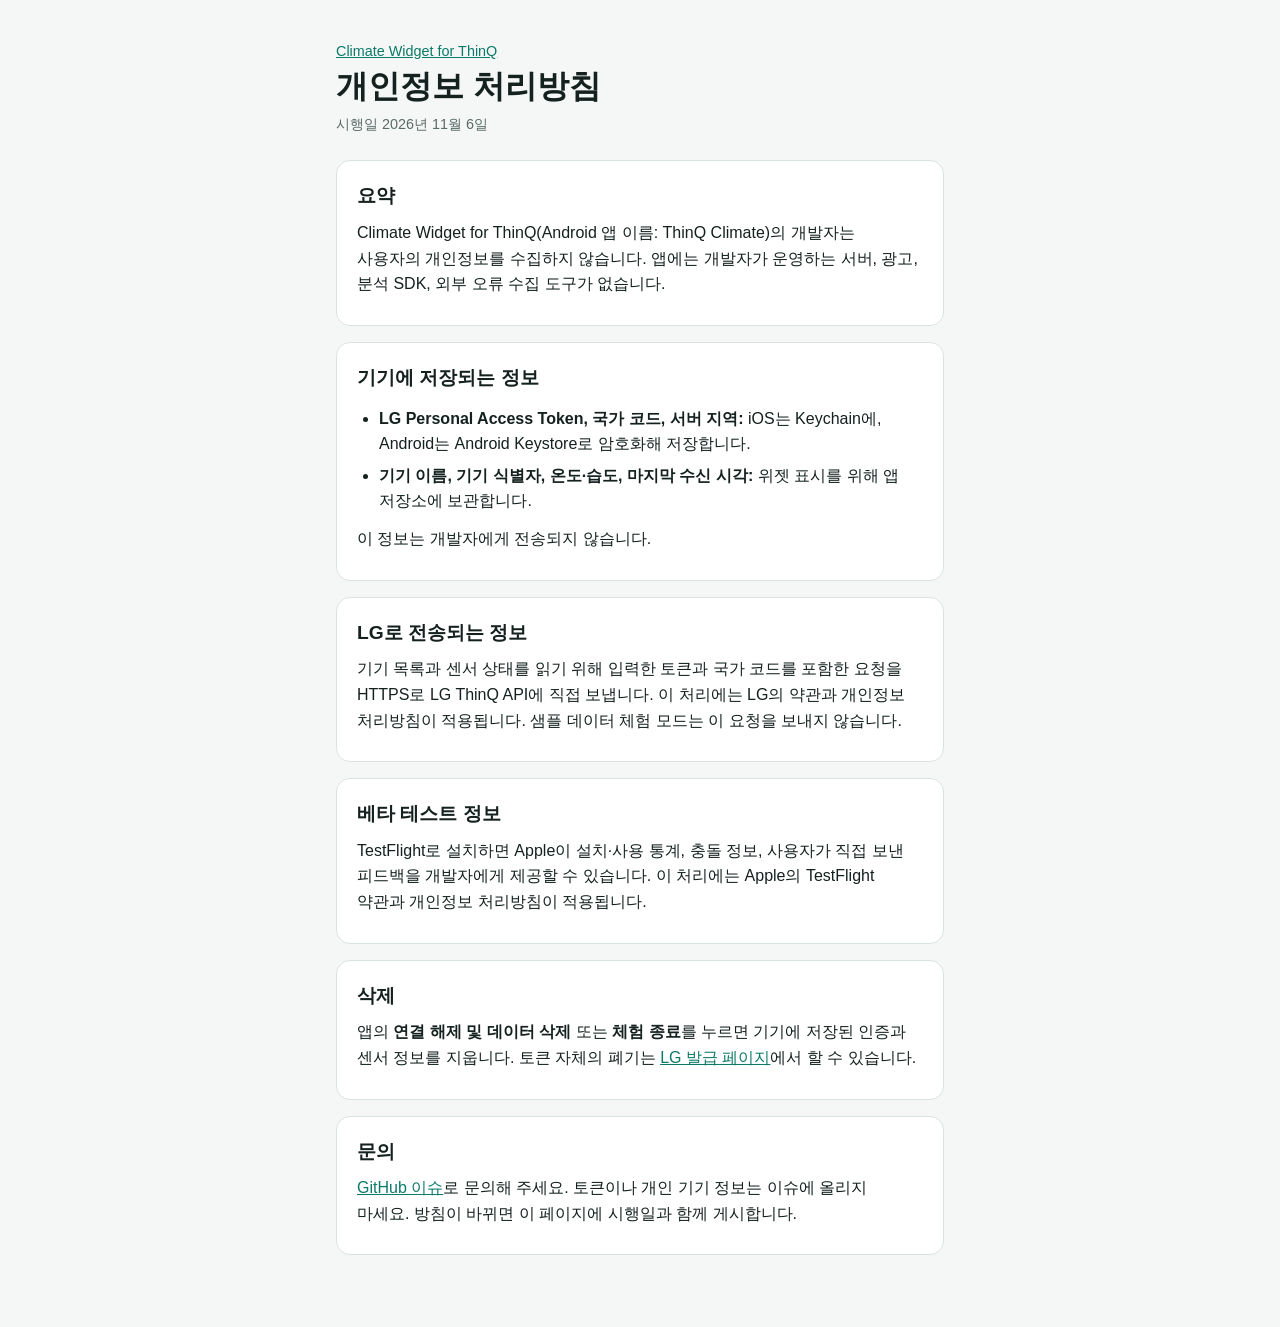
==== site/privacy.html @ c8761c14 "Prepare iOS TestFlight distribution with demo mode and install page Add an on-device sample data mod" ====
<!doctype html>
<html lang="ko">
<head>
<meta charset="utf-8">
<meta name="viewport" content="width=device-width, initial-scale=1">
<title>Climate Widget 개인정보 처리방침</title>
<link rel="stylesheet" href="style.css">
</head>
<body>
<main>
  <header>
    <p class="eyebrow"><a href="./">Climate Widget for ThinQ</a></p>
    <h1>개인정보 처리방침</h1>
    <p class="meta">시행일 2026년 11월 6일</p>
  </header>
  <section class="card">
    <h2>요약</h2>
    <p>Climate Widget for ThinQ(Android 앱 이름: ThinQ Climate)의 개발자는 사용자의 개인정보를 수집하지 않습니다. 앱에는 개발자가 운영하는 서버, 광고, 분석 SDK, 외부 오류 수집 도구가 없습니다.</p>
  </section>
  <section class="card">
    <h2>기기에 저장되는 정보</h2>
    <ul>
      <li><strong>LG Personal Access Token, 국가 코드, 서버 지역:</strong> iOS는 Keychain에, Android는 Android Keystore로 암호화해 저장합니다.</li>
      <li><strong>기기 이름, 기기 식별자, 온도·습도, 마지막 수신 시각:</strong> 위젯 표시를 위해 앱 저장소에 보관합니다.</li>
    </ul>
    <p>이 정보는 개발자에게 전송되지 않습니다.</p>
  </section>
  <section class="card">
    <h2>LG로 전송되는 정보</h2>
    <p>기기 목록과 센서 상태를 읽기 위해 입력한 토큰과 국가 코드를 포함한 요청을 HTTPS로 LG ThinQ API에 직접 보냅니다. 이 처리에는 LG의 약관과 개인정보 처리방침이 적용됩니다. 샘플 데이터 체험 모드는 이 요청을 보내지 않습니다.</p>
  </section>
  <section class="card">
    <h2>베타 테스트 정보</h2>
    <p>TestFlight로 설치하면 Apple이 설치·사용 통계, 충돌 정보, 사용자가 직접 보낸 피드백을 개발자에게 제공할 수 있습니다. 이 처리에는 Apple의 TestFlight 약관과 개인정보 처리방침이 적용됩니다.</p>
  </section>
  <section class="card">
    <h2>삭제</h2>
    <p>앱의 <strong>연결 해제 및 데이터 삭제</strong> 또는 <strong>체험 종료</strong>를 누르면 기기에 저장된 인증과 센서 정보를 지웁니다. 토큰 자체의 폐기는 <a href="https://connect-pat.lgthinq.com">LG 발급 페이지</a>에서 할 수 있습니다.</p>
  </section>
  <section class="card">
    <h2>문의</h2>
    <p><a href="https://github.com/seyongida/lgthinq-climate-widget/issues">GitHub 이슈</a>로 문의해 주세요. 토큰이나 개인 기기 정보는 이슈에 올리지 마세요. 방침이 바뀌면 이 페이지에 시행일과 함께 게시합니다.</p>
  </section>
</main>
</body>
</html>
---- site/style.css ----
:root {
  color-scheme: light dark;
  --bg: #f4f7f6;
  --card: #ffffff;
  --text: #14211f;
  --muted: #5a6b68;
  --line: #dbe3e1;
  --accent: #0b7a68;
  --on-accent: #ffffff;
}
@media (prefers-color-scheme: dark) {
  :root {
    --bg: #0d1716;
    --card: #15211f;
    --text: #e8f0ee;
    --muted: #9aaba8;
    --line: #273633;
    --accent: #5fd6c0;
    --on-accent: #06211c;
  }
}
* { box-sizing: border-box; }
body {
  margin: 0;
  background: var(--bg);
  color: var(--text);
  font: 16px/1.6 -apple-system, BlinkMacSystemFont, "Apple SD Gothic Neo", "Noto Sans KR", sans-serif;
  word-break: keep-all;
  overflow-wrap: anywhere;
}
main { max-width: 640px; margin: 0 auto; padding: 40px 16px 56px; }
header { margin-bottom: 24px; }
h1 { margin: 0 0 8px; font-size: 2rem; line-height: 1.2; }
h2 { margin: 0 0 4px; font-size: 1.2rem; }
a { color: var(--accent); }
code { font-size: .92em; }
ol, ul { margin: 12px 0; padding-left: 22px; }
li { margin: 6px 0; }
p { margin: 8px 0; }
.eyebrow { margin: 0 0 4px; color: var(--muted); font-size: .9rem; }
.lead { color: var(--muted); font-size: 1.05rem; }
.meta, .note { color: var(--muted); font-size: .9rem; }
.card {
  margin-bottom: 16px;
  padding: 20px;
  background: var(--card);
  border: 1px solid var(--line);
  border-radius: 14px;
}
.button {
  display: block;
  margin: 14px 0;
  padding: 13px 16px;
  border-radius: 10px;
  background: var(--accent);
  color: var(--on-accent);
  font-weight: 600;
  text-align: center;
  text-decoration: none;
}
.pending {
  margin: 14px 0;
  padding: 13px 16px;
  border: 1px dashed var(--line);
  border-radius: 10px;
  color: var(--muted);
  text-align: center;
}
footer { margin-top: 24px; color: var(--muted); font-size: .85rem; }
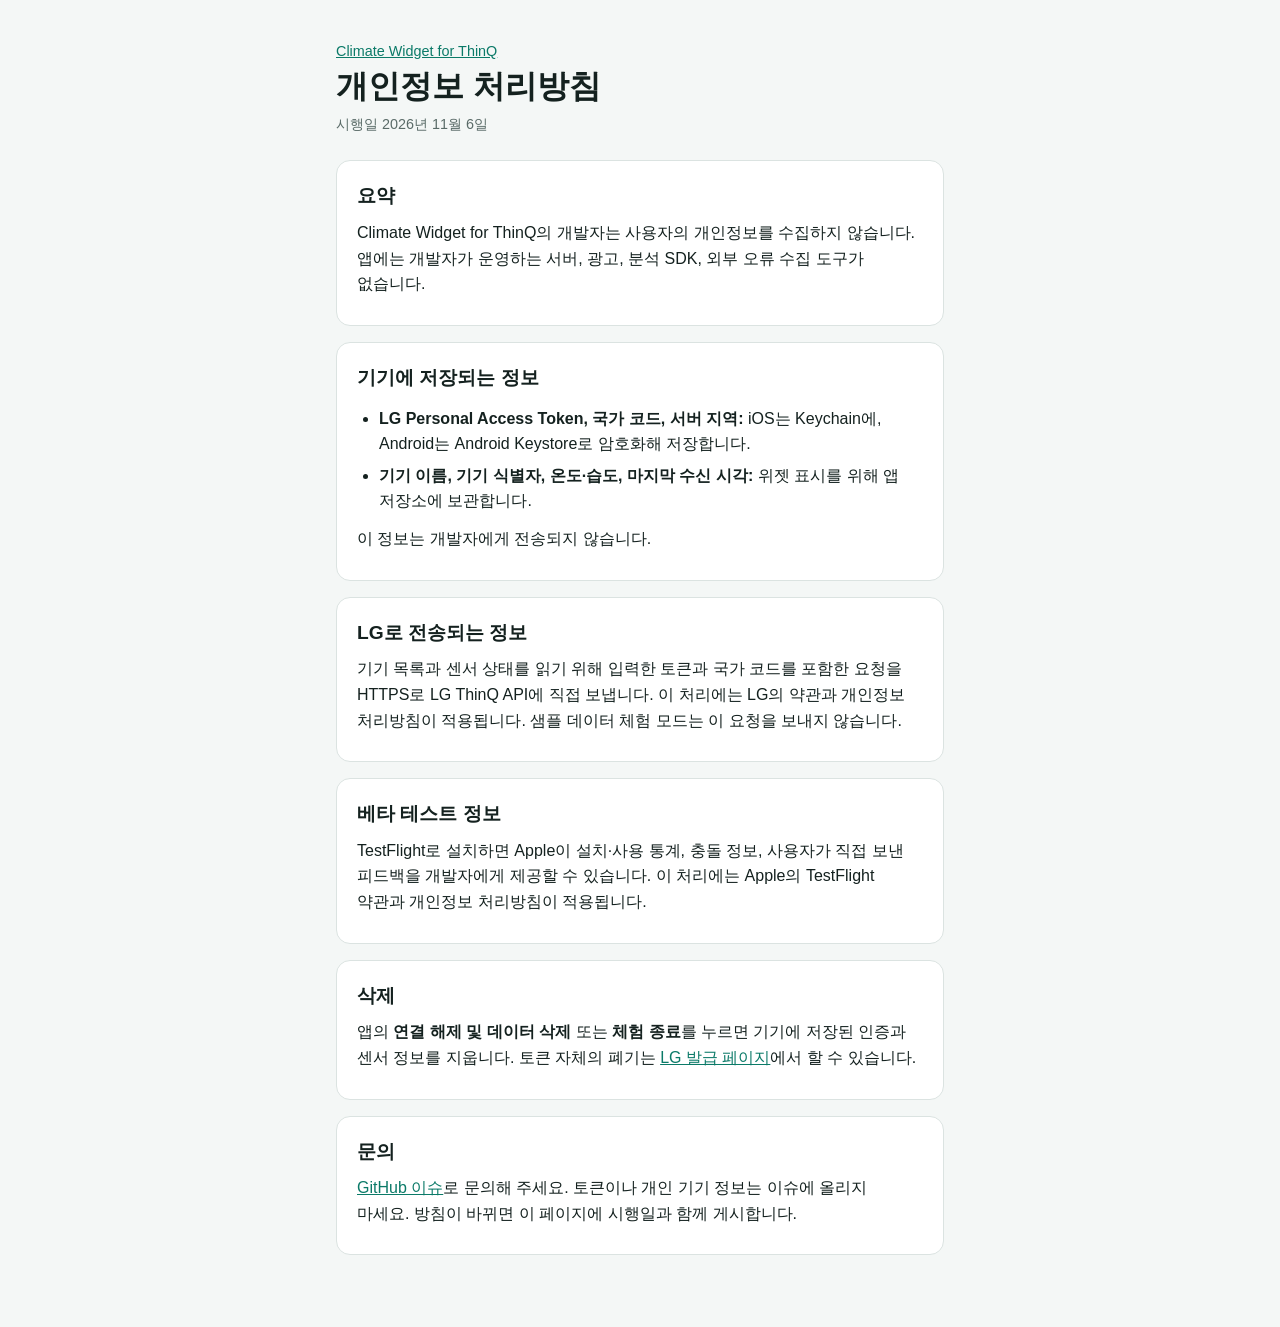
==== commit e935c064: "Redesign both apps around home comfort and add Ad Hoc fallback Rebuild the iOS app and widgets to ma" ====
--- a/site/privacy.html
+++ b/site/privacy.html
@@ -15,7 +15,7 @@
   </header>
   <section class="card">
     <h2>요약</h2>
-    <p>Climate Widget for ThinQ(Android 앱 이름: ThinQ Climate)의 개발자는 사용자의 개인정보를 수집하지 않습니다. 앱에는 개발자가 운영하는 서버, 광고, 분석 SDK, 외부 오류 수집 도구가 없습니다.</p>
+    <p>Climate Widget for ThinQ의 개발자는 사용자의 개인정보를 수집하지 않습니다. 앱에는 개발자가 운영하는 서버, 광고, 분석 SDK, 외부 오류 수집 도구가 없습니다.</p>
   </section>
   <section class="card">
     <h2>기기에 저장되는 정보</h2>
--- a/site/style.css
+++ b/site/style.css
@@ -32,6 +32,8 @@
 header { margin-bottom: 24px; }
 h1 { margin: 0 0 8px; font-size: 2rem; line-height: 1.2; }
 h2 { margin: 0 0 4px; font-size: 1.2rem; }
+h3 { margin: 0 0 4px; font-size: 1rem; }
+.adhoc { margin-top: 16px; padding-top: 16px; border-top: 1px solid var(--line); }
 a { color: var(--accent); }
 code { font-size: .92em; }
 ol, ul { margin: 12px 0; padding-left: 22px; }
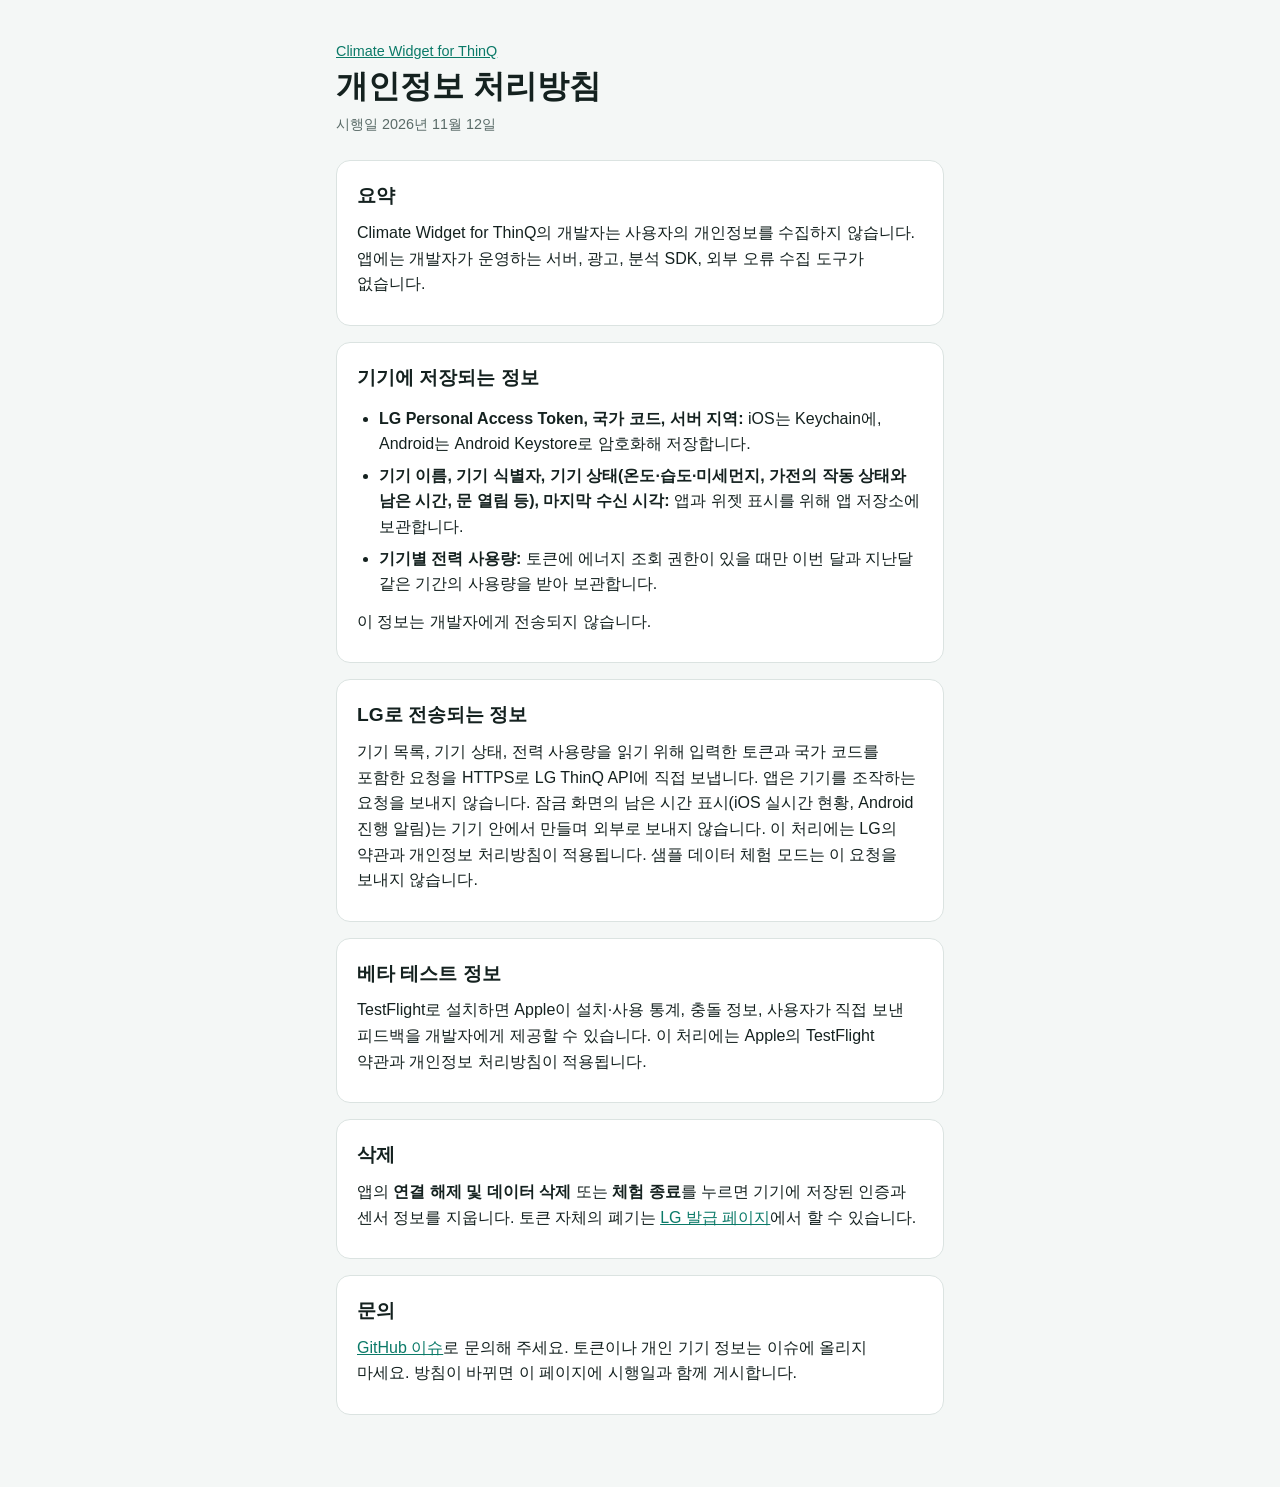
==== commit bf3d7209: "Turn the app into a home-at-a-glance dashboard for every ThinQ device Read every device ThinQ Connec" ====
--- a/site/privacy.html
+++ b/site/privacy.html
@@ -11,7 +11,7 @@
   <header>
     <p class="eyebrow"><a href="./">Climate Widget for ThinQ</a></p>
     <h1>개인정보 처리방침</h1>
-    <p class="meta">시행일 2026년 11월 6일</p>
+    <p class="meta">시행일 2026년 11월 12일</p>
   </header>
   <section class="card">
     <h2>요약</h2>
@@ -21,13 +21,14 @@
     <h2>기기에 저장되는 정보</h2>
     <ul>
       <li><strong>LG Personal Access Token, 국가 코드, 서버 지역:</strong> iOS는 Keychain에, Android는 Android Keystore로 암호화해 저장합니다.</li>
-      <li><strong>기기 이름, 기기 식별자, 온도·습도, 마지막 수신 시각:</strong> 위젯 표시를 위해 앱 저장소에 보관합니다.</li>
+      <li><strong>기기 이름, 기기 식별자, 기기 상태(온도·습도·미세먼지, 가전의 작동 상태와 남은 시간, 문 열림 등), 마지막 수신 시각:</strong> 앱과 위젯 표시를 위해 앱 저장소에 보관합니다.</li>
+      <li><strong>기기별 전력 사용량:</strong> 토큰에 에너지 조회 권한이 있을 때만 이번 달과 지난달 같은 기간의 사용량을 받아 보관합니다.</li>
     </ul>
     <p>이 정보는 개발자에게 전송되지 않습니다.</p>
   </section>
   <section class="card">
     <h2>LG로 전송되는 정보</h2>
-    <p>기기 목록과 센서 상태를 읽기 위해 입력한 토큰과 국가 코드를 포함한 요청을 HTTPS로 LG ThinQ API에 직접 보냅니다. 이 처리에는 LG의 약관과 개인정보 처리방침이 적용됩니다. 샘플 데이터 체험 모드는 이 요청을 보내지 않습니다.</p>
+    <p>기기 목록, 기기 상태, 전력 사용량을 읽기 위해 입력한 토큰과 국가 코드를 포함한 요청을 HTTPS로 LG ThinQ API에 직접 보냅니다. 앱은 기기를 조작하는 요청을 보내지 않습니다. 잠금 화면의 남은 시간 표시(iOS 실시간 현황, Android 진행 알림)는 기기 안에서 만들며 외부로 보내지 않습니다. 이 처리에는 LG의 약관과 개인정보 처리방침이 적용됩니다. 샘플 데이터 체험 모드는 이 요청을 보내지 않습니다.</p>
   </section>
   <section class="card">
     <h2>베타 테스트 정보</h2>
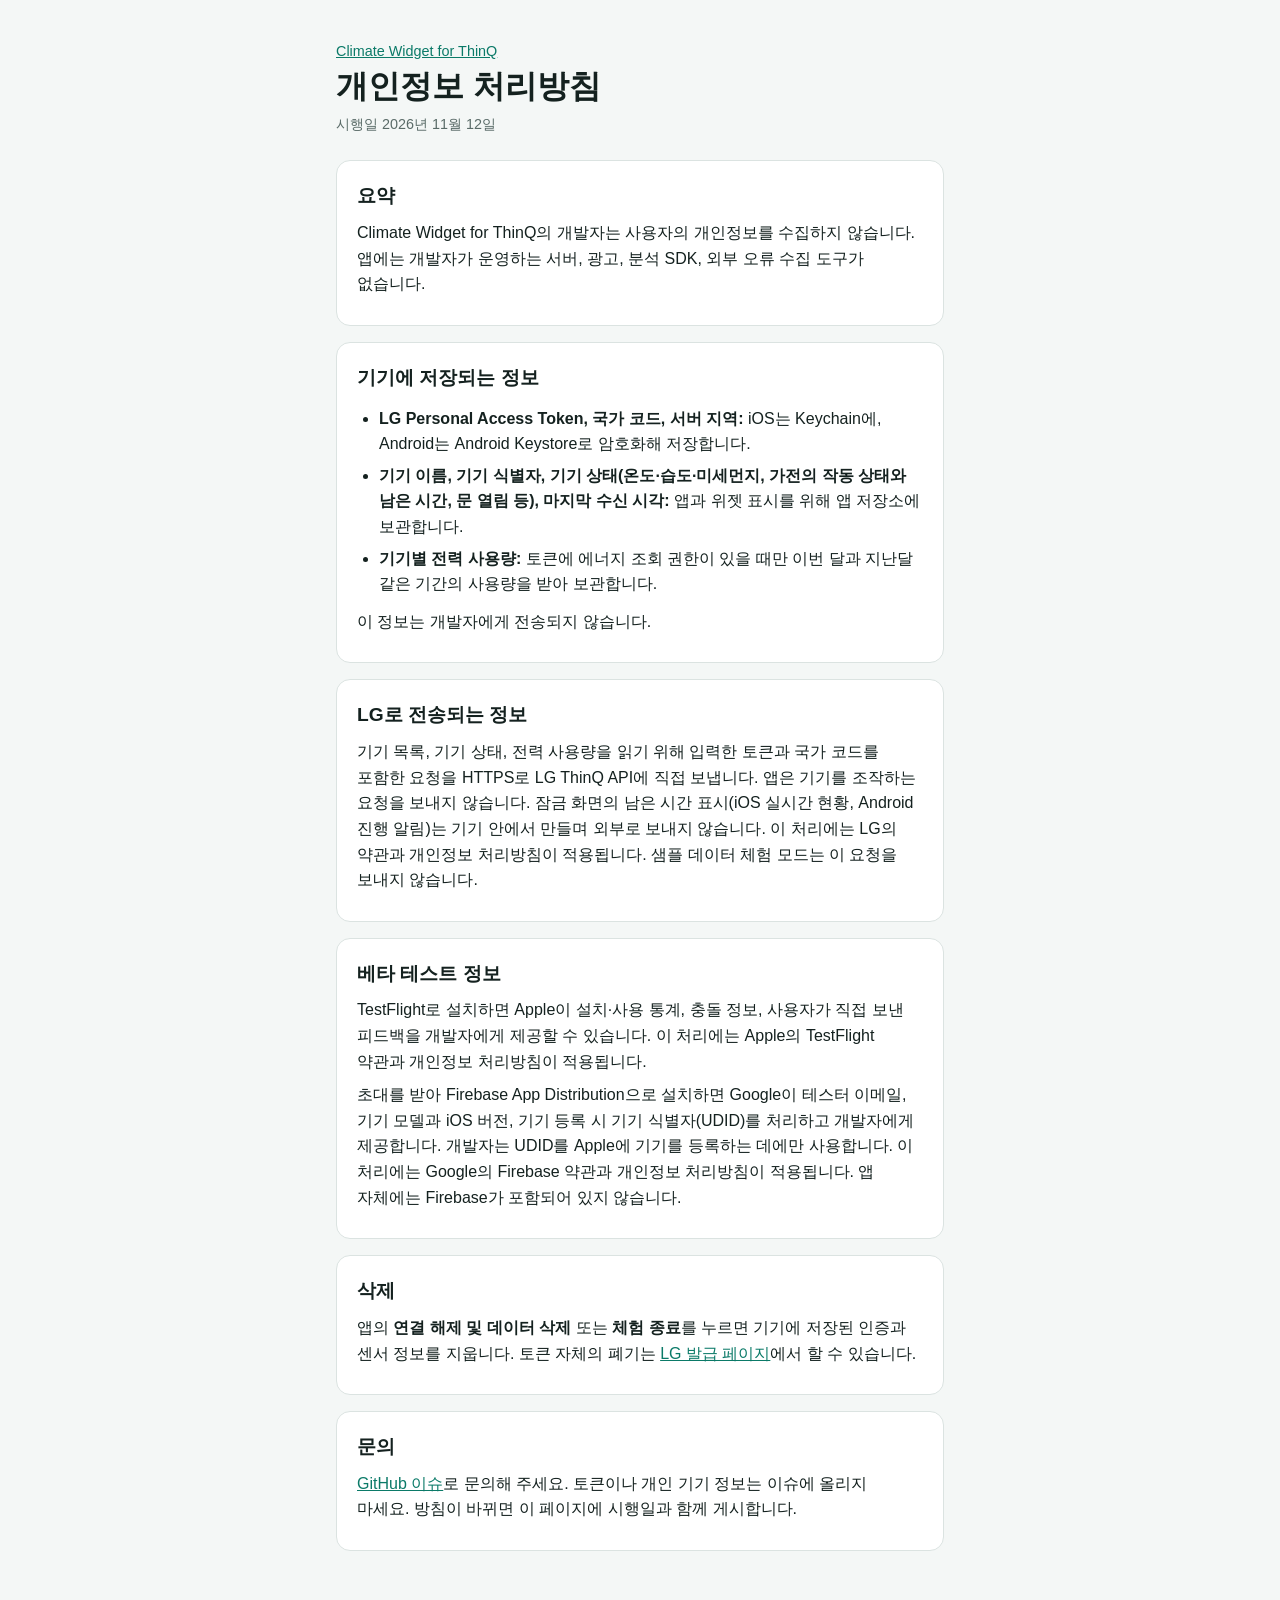
==== commit 09713cb2: "Add widget options, name sync, and private Firebase distribution for iOS Let the appliance timer wid" ====
--- a/site/privacy.html
+++ b/site/privacy.html
@@ -33,6 +33,7 @@
   <section class="card">
     <h2>베타 테스트 정보</h2>
     <p>TestFlight로 설치하면 Apple이 설치·사용 통계, 충돌 정보, 사용자가 직접 보낸 피드백을 개발자에게 제공할 수 있습니다. 이 처리에는 Apple의 TestFlight 약관과 개인정보 처리방침이 적용됩니다.</p>
+    <p>초대를 받아 Firebase App Distribution으로 설치하면 Google이 테스터 이메일, 기기 모델과 iOS 버전, 기기 등록 시 기기 식별자(UDID)를 처리하고 개발자에게 제공합니다. 개발자는 UDID를 Apple에 기기를 등록하는 데에만 사용합니다. 이 처리에는 Google의 Firebase 약관과 개인정보 처리방침이 적용됩니다. 앱 자체에는 Firebase가 포함되어 있지 않습니다.</p>
   </section>
   <section class="card">
     <h2>삭제</h2>
--- a/site/style.css
+++ b/site/style.css
@@ -33,7 +33,6 @@
 h1 { margin: 0 0 8px; font-size: 2rem; line-height: 1.2; }
 h2 { margin: 0 0 4px; font-size: 1.2rem; }
 h3 { margin: 0 0 4px; font-size: 1rem; }
-.adhoc { margin-top: 16px; padding-top: 16px; border-top: 1px solid var(--line); }
 a { color: var(--accent); }
 code { font-size: .92em; }
 ol, ul { margin: 12px 0; padding-left: 22px; }
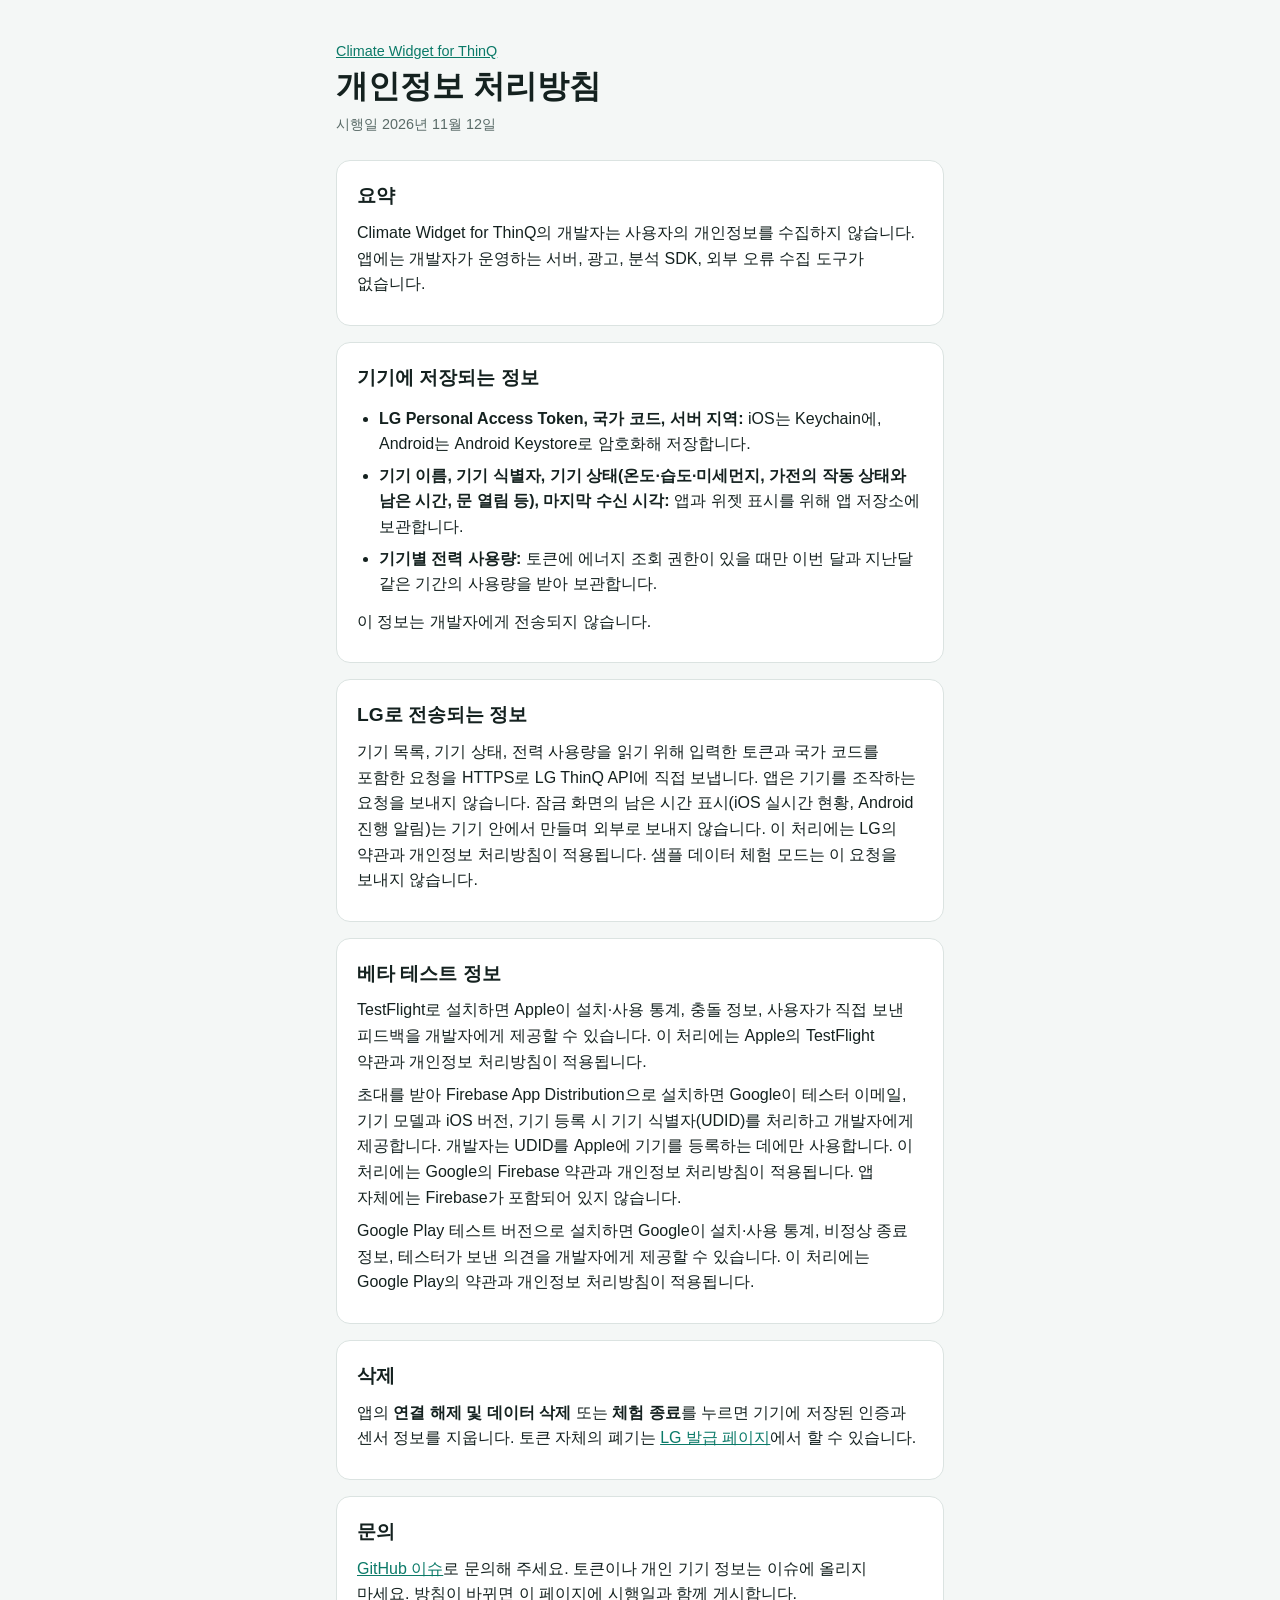
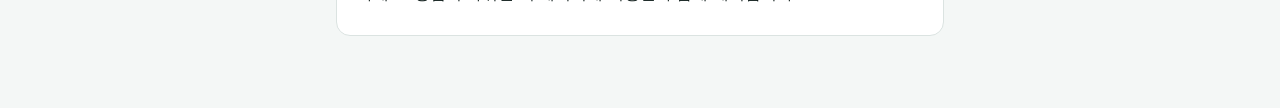
==== commit d2d0ec5d: "Add terms of service page for the store listings Co-Authored-By: Claude Opus 5.5 <noreply@anthropic." ====
--- a/site/privacy.html
+++ b/site/privacy.html
@@ -34,6 +34,7 @@
     <h2>베타 테스트 정보</h2>
     <p>TestFlight로 설치하면 Apple이 설치·사용 통계, 충돌 정보, 사용자가 직접 보낸 피드백을 개발자에게 제공할 수 있습니다. 이 처리에는 Apple의 TestFlight 약관과 개인정보 처리방침이 적용됩니다.</p>
     <p>초대를 받아 Firebase App Distribution으로 설치하면 Google이 테스터 이메일, 기기 모델과 iOS 버전, 기기 등록 시 기기 식별자(UDID)를 처리하고 개발자에게 제공합니다. 개발자는 UDID를 Apple에 기기를 등록하는 데에만 사용합니다. 이 처리에는 Google의 Firebase 약관과 개인정보 처리방침이 적용됩니다. 앱 자체에는 Firebase가 포함되어 있지 않습니다.</p>
+    <p>Google Play 테스트 버전으로 설치하면 Google이 설치·사용 통계, 비정상 종료 정보, 테스터가 보낸 의견을 개발자에게 제공할 수 있습니다. 이 처리에는 Google Play의 약관과 개인정보 처리방침이 적용됩니다.</p>
   </section>
   <section class="card">
     <h2>삭제</h2>
